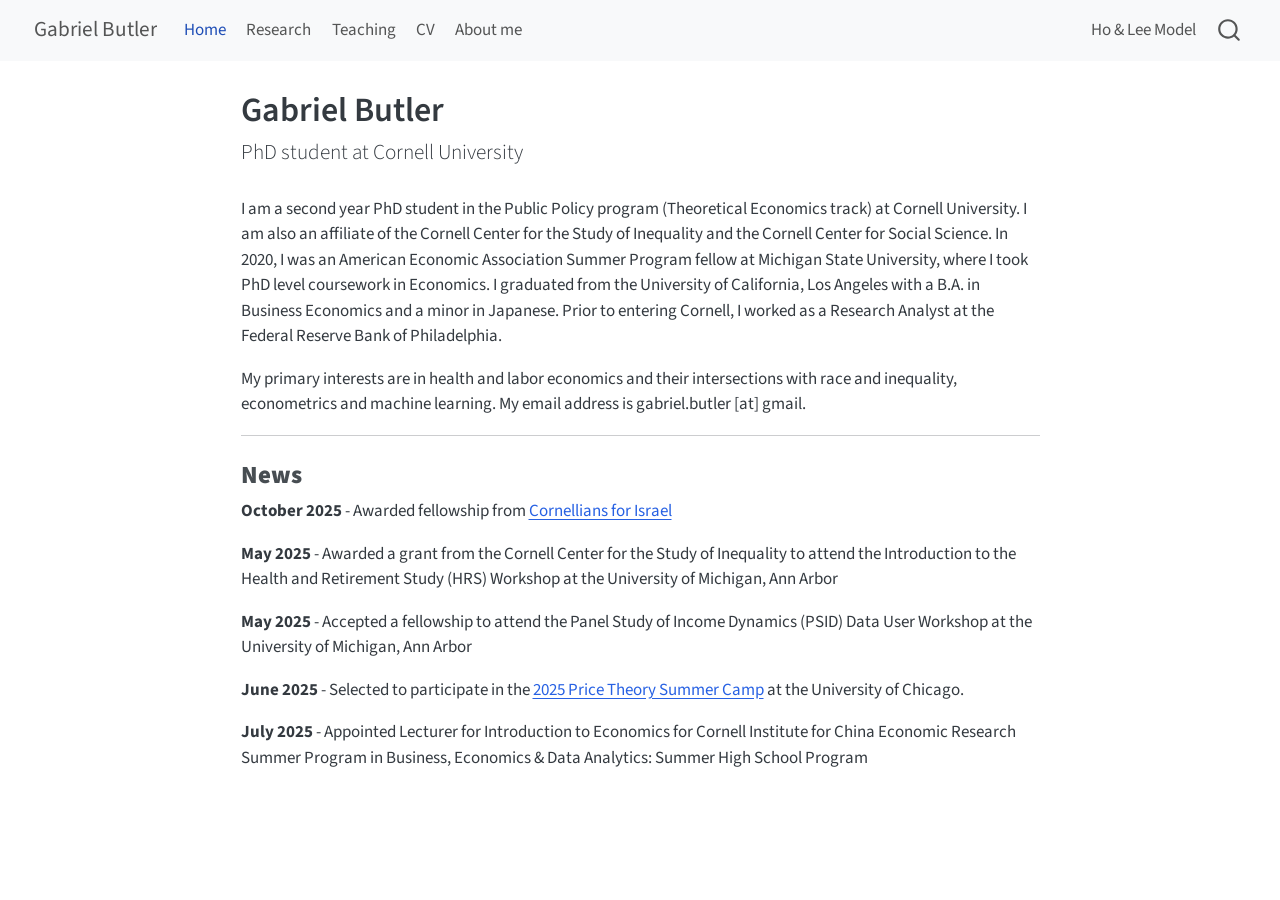
==== index.html @ d1d12dd5 "Built site for gh-pages" ====
<!DOCTYPE html>
<html xmlns="http://www.w3.org/1999/xhtml" lang="en" xml:lang="en"><head>

<meta charset="utf-8">
<meta name="generator" content="quarto-1.8.25">

<meta name="viewport" content="width=device-width, initial-scale=1.0, user-scalable=yes">


<title>Gabriel Butler</title>
<style>
code{white-space: pre-wrap;}
span.smallcaps{font-variant: small-caps;}
div.columns{display: flex; gap: min(4vw, 1.5em);}
div.column{flex: auto; overflow-x: auto;}
div.hanging-indent{margin-left: 1.5em; text-indent: -1.5em;}
ul.task-list{list-style: none;}
ul.task-list li input[type="checkbox"] {
  width: 0.8em;
  margin: 0 0.8em 0.2em -1em; /* quarto-specific, see https://github.com/quarto-dev/quarto-cli/issues/4556 */ 
  vertical-align: middle;
}
</style>


<script src="site_libs/quarto-nav/quarto-nav.js"></script>
<script src="site_libs/quarto-nav/headroom.min.js"></script>
<script src="site_libs/clipboard/clipboard.min.js"></script>
<script src="site_libs/quarto-search/autocomplete.umd.js"></script>
<script src="site_libs/quarto-search/fuse.min.js"></script>
<script src="site_libs/quarto-search/quarto-search.js"></script>
<meta name="quarto:offset" content="./">
<script src="site_libs/quarto-html/quarto.js" type="module"></script>
<script src="site_libs/quarto-html/tabsets/tabsets.js" type="module"></script>
<script src="site_libs/quarto-html/axe/axe-check.js" type="module"></script>
<script src="site_libs/quarto-html/popper.min.js"></script>
<script src="site_libs/quarto-html/tippy.umd.min.js"></script>
<script src="site_libs/quarto-html/anchor.min.js"></script>
<link href="site_libs/quarto-html/tippy.css" rel="stylesheet">
<link href="site_libs/quarto-html/quarto-syntax-highlighting-7b89279ff1a6dce999919e0e67d4d9ec.css" rel="stylesheet" id="quarto-text-highlighting-styles">
<script src="site_libs/bootstrap/bootstrap.min.js"></script>
<link href="site_libs/bootstrap/bootstrap-icons.css" rel="stylesheet">
<link href="site_libs/bootstrap/bootstrap-5b4ad623e5705c0698d39aec6f10cf02.min.css" rel="stylesheet" append-hash="true" id="quarto-bootstrap" data-mode="light">
<script id="quarto-search-options" type="application/json">{
  "location": "navbar",
  "copy-button": false,
  "collapse-after": 3,
  "panel-placement": "end",
  "type": "overlay",
  "limit": 50,
  "keyboard-shortcut": [
    "f",
    "/",
    "s"
  ],
  "show-item-context": false,
  "language": {
    "search-no-results-text": "No results",
    "search-matching-documents-text": "matching documents",
    "search-copy-link-title": "Copy link to search",
    "search-hide-matches-text": "Hide additional matches",
    "search-more-match-text": "more match in this document",
    "search-more-matches-text": "more matches in this document",
    "search-clear-button-title": "Clear",
    "search-text-placeholder": "",
    "search-detached-cancel-button-title": "Cancel",
    "search-submit-button-title": "Submit",
    "search-label": "Search"
  }
}</script>


<link rel="stylesheet" href="styles.css">
</head>

<body class="nav-fixed fullcontent quarto-light">

<div id="quarto-search-results"></div>
  <header id="quarto-header" class="headroom fixed-top">
    <nav class="navbar navbar-expand-lg " data-bs-theme="dark">
      <div class="navbar-container container-fluid">
      <div class="navbar-brand-container mx-auto">
    <a href="./index.html" class="navbar-brand navbar-brand-logo">
    </a>
    <a class="navbar-brand" href="./index.html">
    <span class="navbar-title">Gabriel Butler</span>
    </a>
  </div>
            <div id="quarto-search" class="" title="Search"></div>
          <button class="navbar-toggler" type="button" data-bs-toggle="collapse" data-bs-target="#navbarCollapse" aria-controls="navbarCollapse" role="menu" aria-expanded="false" aria-label="Toggle navigation" onclick="if (window.quartoToggleHeadroom) { window.quartoToggleHeadroom(); }">
  <span class="navbar-toggler-icon"></span>
</button>
          <div class="collapse navbar-collapse" id="navbarCollapse">
            <ul class="navbar-nav navbar-nav-scroll me-auto">
  <li class="nav-item">
    <a class="nav-link active" href="./index.html" aria-current="page"> 
<span class="menu-text">Home</span></a>
  </li>  
  <li class="nav-item">
    <a class="nav-link" href="./research.html"> 
<span class="menu-text">Research</span></a>
  </li>  
  <li class="nav-item">
    <a class="nav-link" href="./teaching.html"> 
<span class="menu-text">Teaching</span></a>
  </li>  
  <li class="nav-item">
    <a class="nav-link" href="./cv.html"> 
<span class="menu-text">CV</span></a>
  </li>  
  <li class="nav-item">
    <a class="nav-link" href="./about.html"> 
<span class="menu-text">About me</span></a>
  </li>  
</ul>
            <ul class="navbar-nav navbar-nav-scroll ms-auto">
  <li class="nav-item">
    <a class="nav-link" href="./ho_lee_structural.html"> 
<span class="menu-text">Ho &amp; Lee Model</span></a>
  </li>  
</ul>
          </div> <!-- /navcollapse -->
            <div class="quarto-navbar-tools">
</div>
      </div> <!-- /container-fluid -->
    </nav>
</header>
<!-- content -->
<div id="quarto-content" class="quarto-container page-columns page-rows-contents page-layout-article page-navbar">
<!-- sidebar -->
<!-- margin-sidebar -->
    
<!-- main -->
<main class="content" id="quarto-document-content">

<header id="title-block-header" class="quarto-title-block default">
<div class="quarto-title">
<h1 class="title">Gabriel Butler</h1>
<p class="subtitle lead">PhD student at Cornell University</p>
</div>



<div class="quarto-title-meta">

    
  
    
  </div>
  


</header>


<p>I am a second year PhD student in the Public Policy program (Theoretical Economics track) at Cornell University. I am also an affiliate of the Cornell Center for the Study of Inequality and the Cornell Center for Social Science. In 2020, I was an American Economic Association Summer Program fellow at Michigan State University, where I took PhD level coursework in Economics. I graduated from the University of California, Los Angeles with a B.A. in Business Economics and a minor in Japanese. Prior to entering Cornell, I worked as a Research Analyst at the Federal Reserve Bank of Philadelphia.</p>
<p>My primary interests are in health and labor economics and their intersections with race and inequality, econometrics and machine learning. My email address is gabriel.butler [at] gmail.</p>
<hr>
<section id="news" class="level3">
<h3 class="anchored" data-anchor-id="news"><strong>News</strong></h3>
<p><strong>October 2025</strong> - Awarded fellowship from <a href="https://www.instagram.com/cornellforisrael">Cornellians for Israel</a></p>
<p><strong>May 2025</strong> - Awarded a grant from the Cornell Center for the Study of Inequality to attend the Introduction to the Health and Retirement Study (HRS) Workshop at the University of Michigan, Ann Arbor</p>
<p><strong>May 2025</strong> - Accepted a fellowship to attend the Panel Study of Income Dynamics (PSID) Data User Workshop at the University of Michigan, Ann Arbor</p>
<p><strong>June 2025</strong> - Selected to participate in the <a href="https://bfi.uchicago.edu/events/event/2025-price-theory-summer-camp/" title="2025 Price Theory Summer Camp">2025 Price Theory Summer Camp</a> at the University of Chicago.</p>
<p><strong>July 2025</strong> - Appointed Lecturer for Introduction to Economics for Cornell Institute for China Economic Research Summer Program in Business, Economics &amp; Data Analytics: Summer High School Program</p>


</section>

</main> <!-- /main -->
<script id="quarto-html-after-body" type="application/javascript">
  window.document.addEventListener("DOMContentLoaded", function (event) {
    const icon = "";
    const anchorJS = new window.AnchorJS();
    anchorJS.options = {
      placement: 'right',
      icon: icon
    };
    anchorJS.add('.anchored');
    const isCodeAnnotation = (el) => {
      for (const clz of el.classList) {
        if (clz.startsWith('code-annotation-')) {                     
          return true;
        }
      }
      return false;
    }
    const onCopySuccess = function(e) {
      // button target
      const button = e.trigger;
      // don't keep focus
      button.blur();
      // flash "checked"
      button.classList.add('code-copy-button-checked');
      var currentTitle = button.getAttribute("title");
      button.setAttribute("title", "Copied!");
      let tooltip;
      if (window.bootstrap) {
        button.setAttribute("data-bs-toggle", "tooltip");
        button.setAttribute("data-bs-placement", "left");
        button.setAttribute("data-bs-title", "Copied!");
        tooltip = new bootstrap.Tooltip(button, 
          { trigger: "manual", 
            customClass: "code-copy-button-tooltip",
            offset: [0, -8]});
        tooltip.show();    
      }
      setTimeout(function() {
        if (tooltip) {
          tooltip.hide();
          button.removeAttribute("data-bs-title");
          button.removeAttribute("data-bs-toggle");
          button.removeAttribute("data-bs-placement");
        }
        button.setAttribute("title", currentTitle);
        button.classList.remove('code-copy-button-checked');
      }, 1000);
      // clear code selection
      e.clearSelection();
    }
    const getTextToCopy = function(trigger) {
      const outerScaffold = trigger.parentElement.cloneNode(true);
      const codeEl = outerScaffold.querySelector('code');
      for (const childEl of codeEl.children) {
        if (isCodeAnnotation(childEl)) {
          childEl.remove();
        }
      }
      return codeEl.innerText;
    }
    const clipboard = new window.ClipboardJS('.code-copy-button:not([data-in-quarto-modal])', {
      text: getTextToCopy
    });
    clipboard.on('success', onCopySuccess);
    if (window.document.getElementById('quarto-embedded-source-code-modal')) {
      const clipboardModal = new window.ClipboardJS('.code-copy-button[data-in-quarto-modal]', {
        text: getTextToCopy,
        container: window.document.getElementById('quarto-embedded-source-code-modal')
      });
      clipboardModal.on('success', onCopySuccess);
    }
      var localhostRegex = new RegExp(/^(?:http|https):\/\/localhost\:?[0-9]*\//);
      var mailtoRegex = new RegExp(/^mailto:/);
        var filterRegex = new RegExp("https:\/\/ghbutler\.github\.io\/website\/");
      var isInternal = (href) => {
          return filterRegex.test(href) || localhostRegex.test(href) || mailtoRegex.test(href);
      }
      // Inspect non-navigation links and adorn them if external
     var links = window.document.querySelectorAll('a[href]:not(.nav-link):not(.navbar-brand):not(.toc-action):not(.sidebar-link):not(.sidebar-item-toggle):not(.pagination-link):not(.no-external):not([aria-hidden]):not(.dropdown-item):not(.quarto-navigation-tool):not(.about-link)');
      for (var i=0; i<links.length; i++) {
        const link = links[i];
        if (!isInternal(link.href)) {
          // undo the damage that might have been done by quarto-nav.js in the case of
          // links that we want to consider external
          if (link.dataset.originalHref !== undefined) {
            link.href = link.dataset.originalHref;
          }
        }
      }
    function tippyHover(el, contentFn, onTriggerFn, onUntriggerFn) {
      const config = {
        allowHTML: true,
        maxWidth: 500,
        delay: 100,
        arrow: false,
        appendTo: function(el) {
            return el.parentElement;
        },
        interactive: true,
        interactiveBorder: 10,
        theme: 'quarto',
        placement: 'bottom-start',
      };
      if (contentFn) {
        config.content = contentFn;
      }
      if (onTriggerFn) {
        config.onTrigger = onTriggerFn;
      }
      if (onUntriggerFn) {
        config.onUntrigger = onUntriggerFn;
      }
      window.tippy(el, config); 
    }
    const noterefs = window.document.querySelectorAll('a[role="doc-noteref"]');
    for (var i=0; i<noterefs.length; i++) {
      const ref = noterefs[i];
      tippyHover(ref, function() {
        // use id or data attribute instead here
        let href = ref.getAttribute('data-footnote-href') || ref.getAttribute('href');
        try { href = new URL(href).hash; } catch {}
        const id = href.replace(/^#\/?/, "");
        const note = window.document.getElementById(id);
        if (note) {
          return note.innerHTML;
        } else {
          return "";
        }
      });
    }
    const xrefs = window.document.querySelectorAll('a.quarto-xref');
    const processXRef = (id, note) => {
      // Strip column container classes
      const stripColumnClz = (el) => {
        el.classList.remove("page-full", "page-columns");
        if (el.children) {
          for (const child of el.children) {
            stripColumnClz(child);
          }
        }
      }
      stripColumnClz(note)
      if (id === null || id.startsWith('sec-')) {
        // Special case sections, only their first couple elements
        const container = document.createElement("div");
        if (note.children && note.children.length > 2) {
          container.appendChild(note.children[0].cloneNode(true));
          for (let i = 1; i < note.children.length; i++) {
            const child = note.children[i];
            if (child.tagName === "P" && child.innerText === "") {
              continue;
            } else {
              container.appendChild(child.cloneNode(true));
              break;
            }
          }
          if (window.Quarto?.typesetMath) {
            window.Quarto.typesetMath(container);
          }
          return container.innerHTML
        } else {
          if (window.Quarto?.typesetMath) {
            window.Quarto.typesetMath(note);
          }
          return note.innerHTML;
        }
      } else {
        // Remove any anchor links if they are present
        const anchorLink = note.querySelector('a.anchorjs-link');
        if (anchorLink) {
          anchorLink.remove();
        }
        if (window.Quarto?.typesetMath) {
          window.Quarto.typesetMath(note);
        }
        if (note.classList.contains("callout")) {
          return note.outerHTML;
        } else {
          return note.innerHTML;
        }
      }
    }
    for (var i=0; i<xrefs.length; i++) {
      const xref = xrefs[i];
      tippyHover(xref, undefined, function(instance) {
        instance.disable();
        let url = xref.getAttribute('href');
        let hash = undefined; 
        if (url.startsWith('#')) {
          hash = url;
        } else {
          try { hash = new URL(url).hash; } catch {}
        }
        if (hash) {
          const id = hash.replace(/^#\/?/, "");
          const note = window.document.getElementById(id);
          if (note !== null) {
            try {
              const html = processXRef(id, note.cloneNode(true));
              instance.setContent(html);
            } finally {
              instance.enable();
              instance.show();
            }
          } else {
            // See if we can fetch this
            fetch(url.split('#')[0])
            .then(res => res.text())
            .then(html => {
              const parser = new DOMParser();
              const htmlDoc = parser.parseFromString(html, "text/html");
              const note = htmlDoc.getElementById(id);
              if (note !== null) {
                const html = processXRef(id, note);
                instance.setContent(html);
              } 
            }).finally(() => {
              instance.enable();
              instance.show();
            });
          }
        } else {
          // See if we can fetch a full url (with no hash to target)
          // This is a special case and we should probably do some content thinning / targeting
          fetch(url)
          .then(res => res.text())
          .then(html => {
            const parser = new DOMParser();
            const htmlDoc = parser.parseFromString(html, "text/html");
            const note = htmlDoc.querySelector('main.content');
            if (note !== null) {
              // This should only happen for chapter cross references
              // (since there is no id in the URL)
              // remove the first header
              if (note.children.length > 0 && note.children[0].tagName === "HEADER") {
                note.children[0].remove();
              }
              const html = processXRef(null, note);
              instance.setContent(html);
            } 
          }).finally(() => {
            instance.enable();
            instance.show();
          });
        }
      }, function(instance) {
      });
    }
        let selectedAnnoteEl;
        const selectorForAnnotation = ( cell, annotation) => {
          let cellAttr = 'data-code-cell="' + cell + '"';
          let lineAttr = 'data-code-annotation="' +  annotation + '"';
          const selector = 'span[' + cellAttr + '][' + lineAttr + ']';
          return selector;
        }
        const selectCodeLines = (annoteEl) => {
          const doc = window.document;
          const targetCell = annoteEl.getAttribute("data-target-cell");
          const targetAnnotation = annoteEl.getAttribute("data-target-annotation");
          const annoteSpan = window.document.querySelector(selectorForAnnotation(targetCell, targetAnnotation));
          const lines = annoteSpan.getAttribute("data-code-lines").split(",");
          const lineIds = lines.map((line) => {
            return targetCell + "-" + line;
          })
          let top = null;
          let height = null;
          let parent = null;
          if (lineIds.length > 0) {
              //compute the position of the single el (top and bottom and make a div)
              const el = window.document.getElementById(lineIds[0]);
              top = el.offsetTop;
              height = el.offsetHeight;
              parent = el.parentElement.parentElement;
            if (lineIds.length > 1) {
              const lastEl = window.document.getElementById(lineIds[lineIds.length - 1]);
              const bottom = lastEl.offsetTop + lastEl.offsetHeight;
              height = bottom - top;
            }
            if (top !== null && height !== null && parent !== null) {
              // cook up a div (if necessary) and position it 
              let div = window.document.getElementById("code-annotation-line-highlight");
              if (div === null) {
                div = window.document.createElement("div");
                div.setAttribute("id", "code-annotation-line-highlight");
                div.style.position = 'absolute';
                parent.appendChild(div);
              }
              div.style.top = top - 2 + "px";
              div.style.height = height + 4 + "px";
              div.style.left = 0;
              let gutterDiv = window.document.getElementById("code-annotation-line-highlight-gutter");
              if (gutterDiv === null) {
                gutterDiv = window.document.createElement("div");
                gutterDiv.setAttribute("id", "code-annotation-line-highlight-gutter");
                gutterDiv.style.position = 'absolute';
                const codeCell = window.document.getElementById(targetCell);
                const gutter = codeCell.querySelector('.code-annotation-gutter');
                gutter.appendChild(gutterDiv);
              }
              gutterDiv.style.top = top - 2 + "px";
              gutterDiv.style.height = height + 4 + "px";
            }
            selectedAnnoteEl = annoteEl;
          }
        };
        const unselectCodeLines = () => {
          const elementsIds = ["code-annotation-line-highlight", "code-annotation-line-highlight-gutter"];
          elementsIds.forEach((elId) => {
            const div = window.document.getElementById(elId);
            if (div) {
              div.remove();
            }
          });
          selectedAnnoteEl = undefined;
        };
          // Handle positioning of the toggle
      window.addEventListener(
        "resize",
        throttle(() => {
          elRect = undefined;
          if (selectedAnnoteEl) {
            selectCodeLines(selectedAnnoteEl);
          }
        }, 10)
      );
      function throttle(fn, ms) {
      let throttle = false;
      let timer;
        return (...args) => {
          if(!throttle) { // first call gets through
              fn.apply(this, args);
              throttle = true;
          } else { // all the others get throttled
              if(timer) clearTimeout(timer); // cancel #2
              timer = setTimeout(() => {
                fn.apply(this, args);
                timer = throttle = false;
              }, ms);
          }
        };
      }
        // Attach click handler to the DT
        const annoteDls = window.document.querySelectorAll('dt[data-target-cell]');
        for (const annoteDlNode of annoteDls) {
          annoteDlNode.addEventListener('click', (event) => {
            const clickedEl = event.target;
            if (clickedEl !== selectedAnnoteEl) {
              unselectCodeLines();
              const activeEl = window.document.querySelector('dt[data-target-cell].code-annotation-active');
              if (activeEl) {
                activeEl.classList.remove('code-annotation-active');
              }
              selectCodeLines(clickedEl);
              clickedEl.classList.add('code-annotation-active');
            } else {
              // Unselect the line
              unselectCodeLines();
              clickedEl.classList.remove('code-annotation-active');
            }
          });
        }
    const findCites = (el) => {
      const parentEl = el.parentElement;
      if (parentEl) {
        const cites = parentEl.dataset.cites;
        if (cites) {
          return {
            el,
            cites: cites.split(' ')
          };
        } else {
          return findCites(el.parentElement)
        }
      } else {
        return undefined;
      }
    };
    var bibliorefs = window.document.querySelectorAll('a[role="doc-biblioref"]');
    for (var i=0; i<bibliorefs.length; i++) {
      const ref = bibliorefs[i];
      const citeInfo = findCites(ref);
      if (citeInfo) {
        tippyHover(citeInfo.el, function() {
          var popup = window.document.createElement('div');
          citeInfo.cites.forEach(function(cite) {
            var citeDiv = window.document.createElement('div');
            citeDiv.classList.add('hanging-indent');
            citeDiv.classList.add('csl-entry');
            var biblioDiv = window.document.getElementById('ref-' + cite);
            if (biblioDiv) {
              citeDiv.innerHTML = biblioDiv.innerHTML;
            }
            popup.appendChild(citeDiv);
          });
          return popup.innerHTML;
        });
      }
    }
  });
  </script>
</div> <!-- /content -->




</body></html>
---- site_libs/quarto-html/tippy.css ----
.tippy-box[data-animation=fade][data-state=hidden]{opacity:0}[data-tippy-root]{max-width:calc(100vw - 10px)}.tippy-box{position:relative;background-color:#333;color:#fff;border-radius:4px;font-size:14px;line-height:1.4;white-space:normal;outline:0;transition-property:transform,visibility,opacity}.tippy-box[data-placement^=top]>.tippy-arrow{bottom:0}.tippy-box[data-placement^=top]>.tippy-arrow:before{bottom:-7px;left:0;border-width:8px 8px 0;border-top-color:initial;transform-origin:center top}.tippy-box[data-placement^=bottom]>.tippy-arrow{top:0}.tippy-box[data-placement^=bottom]>.tippy-arrow:before{top:-7px;left:0;border-width:0 8px 8px;border-bottom-color:initial;transform-origin:center bottom}.tippy-box[data-placement^=left]>.tippy-arrow{right:0}.tippy-box[data-placement^=left]>.tippy-arrow:before{border-width:8px 0 8px 8px;border-left-color:initial;right:-7px;transform-origin:center left}.tippy-box[data-placement^=right]>.tippy-arrow{left:0}.tippy-box[data-placement^=right]>.tippy-arrow:before{left:-7px;border-width:8px 8px 8px 0;border-right-color:initial;transform-origin:center right}.tippy-box[data-inertia][data-state=visible]{transition-timing-function:cubic-bezier(.54,1.5,.38,1.11)}.tippy-arrow{width:16px;height:16px;color:#333}.tippy-arrow:before{content:"";position:absolute;border-color:transparent;border-style:solid}.tippy-content{position:relative;padding:5px 9px;z-index:1}
---- site_libs/quarto-html/quarto-syntax-highlighting-7b89279ff1a6dce999919e0e67d4d9ec.css ----
/* quarto syntax highlight colors */
:root {
  --quarto-hl-ot-color: #003B4F;
  --quarto-hl-at-color: #657422;
  --quarto-hl-ss-color: #20794D;
  --quarto-hl-an-color: #5E5E5E;
  --quarto-hl-fu-color: #4758AB;
  --quarto-hl-st-color: #20794D;
  --quarto-hl-cf-color: #003B4F;
  --quarto-hl-op-color: #5E5E5E;
  --quarto-hl-er-color: #AD0000;
  --quarto-hl-bn-color: #AD0000;
  --quarto-hl-al-color: #AD0000;
  --quarto-hl-va-color: #111111;
  --quarto-hl-bu-color: inherit;
  --quarto-hl-ex-color: inherit;
  --quarto-hl-pp-color: #AD0000;
  --quarto-hl-in-color: #5E5E5E;
  --quarto-hl-vs-color: #20794D;
  --quarto-hl-wa-color: #5E5E5E;
  --quarto-hl-do-color: #5E5E5E;
  --quarto-hl-im-color: #00769E;
  --quarto-hl-ch-color: #20794D;
  --quarto-hl-dt-color: #AD0000;
  --quarto-hl-fl-color: #AD0000;
  --quarto-hl-co-color: #5E5E5E;
  --quarto-hl-cv-color: #5E5E5E;
  --quarto-hl-cn-color: #8f5902;
  --quarto-hl-sc-color: #5E5E5E;
  --quarto-hl-dv-color: #AD0000;
  --quarto-hl-kw-color: #003B4F;
}

/* other quarto variables */
:root {
  --quarto-font-monospace: SFMono-Regular, Menlo, Monaco, Consolas, "Liberation Mono", "Courier New", monospace;
}

/* syntax highlight based on Pandoc's rules */
pre > code.sourceCode > span {
  color: #003B4F;
}

code.sourceCode > span {
  color: #003B4F;
}

div.sourceCode,
div.sourceCode pre.sourceCode {
  color: #003B4F;
}

/* Normal */
code span {
  color: #003B4F;
}

/* Alert */
code span.al {
  color: #AD0000;
  font-style: inherit;
}

/* Annotation */
code span.an {
  color: #5E5E5E;
  font-style: inherit;
}

/* Attribute */
code span.at {
  color: #657422;
  font-style: inherit;
}

/* BaseN */
code span.bn {
  color: #AD0000;
  font-style: inherit;
}

/* BuiltIn */
code span.bu {
  font-style: inherit;
}

/* ControlFlow */
code span.cf {
  color: #003B4F;
  font-weight: bold;
  font-style: inherit;
}

/* Char */
code span.ch {
  color: #20794D;
  font-style: inherit;
}

/* Constant */
code span.cn {
  color: #8f5902;
  font-style: inherit;
}

/* Comment */
code span.co {
  color: #5E5E5E;
  font-style: inherit;
}

/* CommentVar */
code span.cv {
  color: #5E5E5E;
  font-style: italic;
}

/* Documentation */
code span.do {
  color: #5E5E5E;
  font-style: italic;
}

/* DataType */
code span.dt {
  color: #AD0000;
  font-style: inherit;
}

/* DecVal */
code span.dv {
  color: #AD0000;
  font-style: inherit;
}

/* Error */
code span.er {
  color: #AD0000;
  font-style: inherit;
}

/* Extension */
code span.ex {
  font-style: inherit;
}

/* Float */
code span.fl {
  color: #AD0000;
  font-style: inherit;
}

/* Function */
code span.fu {
  color: #4758AB;
  font-style: inherit;
}

/* Import */
code span.im {
  color: #00769E;
  font-style: inherit;
}

/* Information */
code span.in {
  color: #5E5E5E;
  font-style: inherit;
}

/* Keyword */
code span.kw {
  color: #003B4F;
  font-weight: bold;
  font-style: inherit;
}

/* Operator */
code span.op {
  color: #5E5E5E;
  font-style: inherit;
}

/* Other */
code span.ot {
  color: #003B4F;
  font-style: inherit;
}

/* Preprocessor */
code span.pp {
  color: #AD0000;
  font-style: inherit;
}

/* SpecialChar */
code span.sc {
  color: #5E5E5E;
  font-style: inherit;
}

/* SpecialString */
code span.ss {
  color: #20794D;
  font-style: inherit;
}

/* String */
code span.st {
  color: #20794D;
  font-style: inherit;
}

/* Variable */
code span.va {
  color: #111111;
  font-style: inherit;
}

/* VerbatimString */
code span.vs {
  color: #20794D;
  font-style: inherit;
}

/* Warning */
code span.wa {
  color: #5E5E5E;
  font-style: italic;
}

.prevent-inlining {
  content: "</";
}

/*# sourceMappingURL=3944bc705cfaf4c80e56f77c5205168a.css.map */
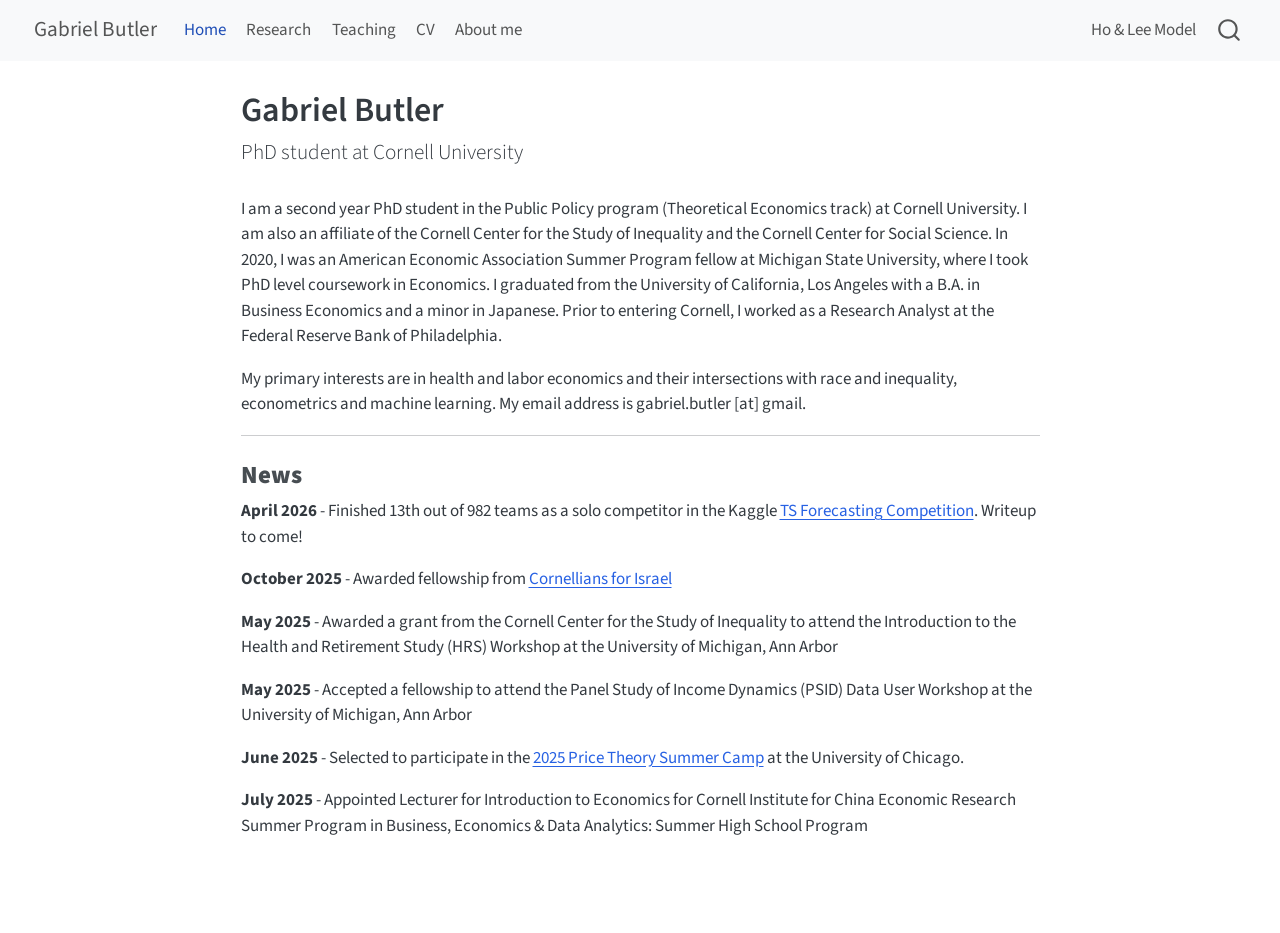
==== commit 8fc91b44: "Built site for gh-pages" ====
--- a/index.html
+++ b/index.html
@@ -158,6 +158,7 @@
 <hr>
 <section id="news" class="level3">
 <h3 class="anchored" data-anchor-id="news"><strong>News</strong></h3>
+<p><strong>April 2026</strong> - Finished 13th out of 982 teams as a solo competitor in the Kaggle <a href="https://www.kaggle.com/competitions/ts-forecasting">TS Forecasting Competition</a>. Writeup to come!</p>
 <p><strong>October 2025</strong> - Awarded fellowship from <a href="https://www.instagram.com/cornellforisrael">Cornellians for Israel</a></p>
 <p><strong>May 2025</strong> - Awarded a grant from the Cornell Center for the Study of Inequality to attend the Introduction to the Health and Retirement Study (HRS) Workshop at the University of Michigan, Ann Arbor</p>
 <p><strong>May 2025</strong> - Accepted a fellowship to attend the Panel Study of Income Dynamics (PSID) Data User Workshop at the University of Michigan, Ann Arbor</p>
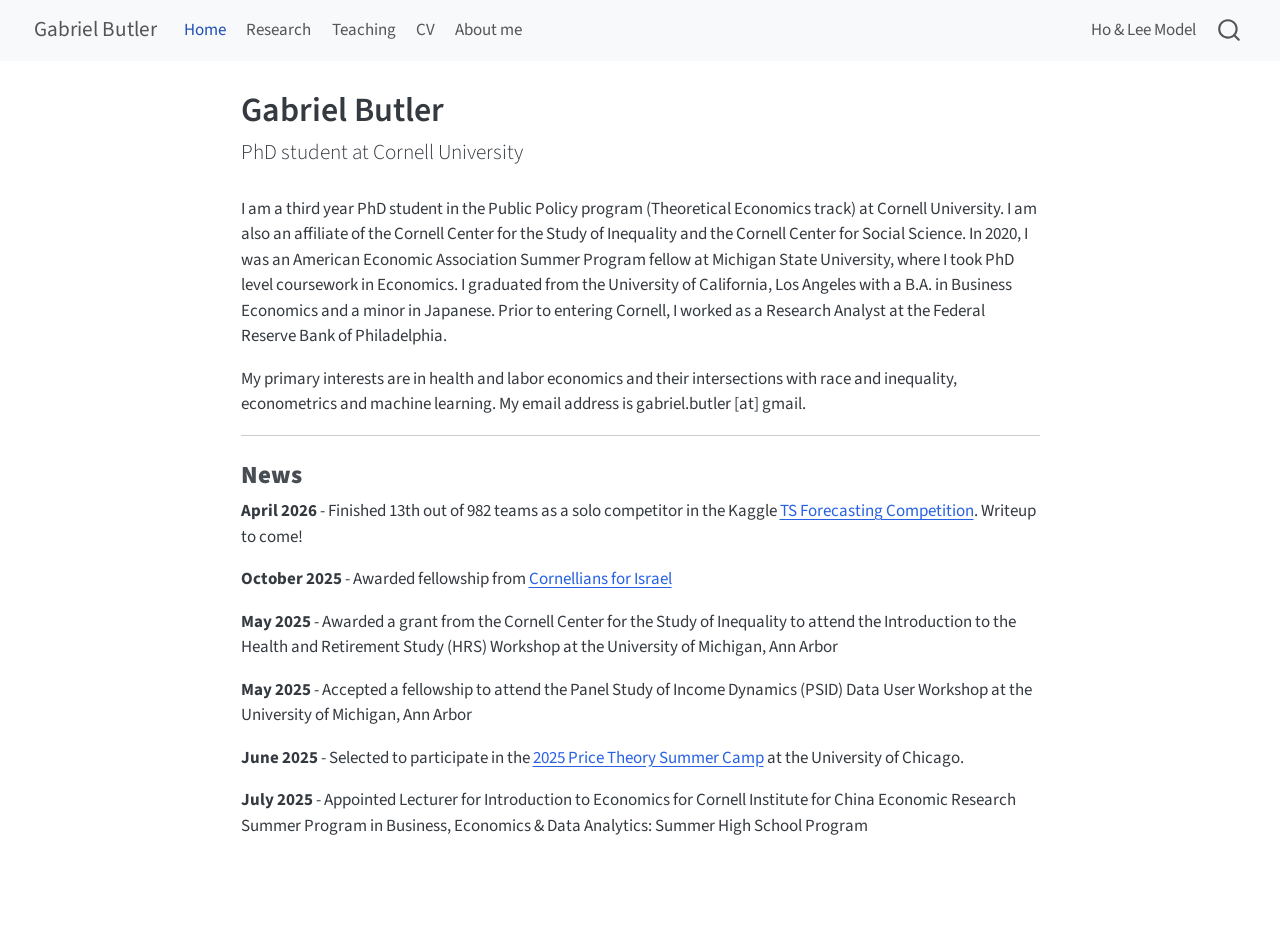
==== commit aa93e445: "Built site for gh-pages" ====
--- a/index.html
+++ b/index.html
@@ -153,7 +153,7 @@
 </header>
 
 
-<p>I am a second year PhD student in the Public Policy program (Theoretical Economics track) at Cornell University. I am also an affiliate of the Cornell Center for the Study of Inequality and the Cornell Center for Social Science. In 2020, I was an American Economic Association Summer Program fellow at Michigan State University, where I took PhD level coursework in Economics. I graduated from the University of California, Los Angeles with a B.A. in Business Economics and a minor in Japanese. Prior to entering Cornell, I worked as a Research Analyst at the Federal Reserve Bank of Philadelphia.</p>
+<p>I am a third year PhD student in the Public Policy program (Theoretical Economics track) at Cornell University. I am also an affiliate of the Cornell Center for the Study of Inequality and the Cornell Center for Social Science. In 2020, I was an American Economic Association Summer Program fellow at Michigan State University, where I took PhD level coursework in Economics. I graduated from the University of California, Los Angeles with a B.A. in Business Economics and a minor in Japanese. Prior to entering Cornell, I worked as a Research Analyst at the Federal Reserve Bank of Philadelphia.</p>
 <p>My primary interests are in health and labor economics and their intersections with race and inequality, econometrics and machine learning. My email address is gabriel.butler [at] gmail.</p>
 <hr>
 <section id="news" class="level3">
--- a/styles.css
+++ b/styles.css
@@ -0,0 +1,153 @@
+/* css styles */
+
+/* ===================================================================
+   Project page styles (prefix: tp-). Scoped so they touch nothing else.
+   Colors come from the active Bootstrap theme, so if the Quarto theme
+   in _quarto.yml changes, this page follows it.
+   =================================================================== */
+
+.tp-hero {
+  text-align: center;
+  padding-bottom: 1.5rem;
+  margin-bottom: 2rem;
+  border-bottom: 1px solid var(--bs-border-color);
+}
+
+.tp-venue {
+  font-size: .8rem;
+  letter-spacing: .05em;
+  text-transform: uppercase;
+  color: var(--bs-secondary-color);
+  margin-bottom: 1.25rem;
+}
+
+.tp-authors {
+  display: flex;
+  flex-wrap: wrap;
+  justify-content: center;
+  gap: .5rem 1.75rem;
+  margin: 0 0 1.5rem;
+  padding: 0;
+  list-style: none;
+}
+.tp-authors li { text-align: center; }
+.tp-authors .n { display: block; font-weight: 600; font-size: .95rem; line-height: 1.3; }
+.tp-authors .n.me { color: var(--bs-primary); }
+.tp-authors .a {
+  display: block;
+  font-size: .75rem;
+  line-height: 1.35;
+  color: var(--bs-secondary-color);
+}
+
+.tp-takeaway {
+  max-width: 34em;
+  margin: 0 auto 1.5rem;
+  font-size: 1.1rem;
+  line-height: 1.55;
+  color: var(--bs-secondary-color);
+}
+
+.tp-buttons { display: flex; flex-wrap: wrap; justify-content: center; gap: .5rem; }
+
+/* Key findings ---------------------------------------------------- */
+
+.tp-findings { list-style: none; margin: 0; padding: 0; }
+.tp-findings > li {
+  display: grid;
+  grid-template-columns: 1.75rem 1fr;
+  gap: 0 .85rem;
+  margin-bottom: 1.4rem;
+}
+.tp-findings .k {
+  font-size: .8rem;
+  font-weight: 600;
+  color: #fff;
+  background: var(--bs-primary);
+  border-radius: 4px;
+  height: 1.6rem;
+  display: flex;
+  align-items: center;
+  justify-content: center;
+}
+.tp-findings .c { font-weight: 600; color: var(--bs-primary); }
+
+/* Flow diagram ---------------------------------------------------- */
+
+.tp-flow { display: flex; flex-wrap: wrap; align-items: stretch; gap: .5rem; }
+.tp-flow .step {
+  flex: 1 1 150px;
+  min-width: 0;
+  border: 1px solid var(--bs-border-color);
+  border-radius: .375rem;
+  background: var(--bs-tertiary-bg);
+  padding: .7rem .8rem;
+}
+.tp-flow .branch { display: flex; flex-direction: column; gap: .5rem; flex: 1.15 1 160px; min-width: 0; }
+.tp-flow .branch .step { flex: 1 1 auto; }
+.tp-flow .yes { border-left: 3px solid var(--bs-primary); }
+.tp-flow .no  { border-left: 3px solid var(--bs-secondary); }
+.tp-flow .k {
+  display: block;
+  font-size: .68rem;
+  letter-spacing: .06em;
+  text-transform: uppercase;
+  color: var(--bs-secondary-color);
+  margin-bottom: .15rem;
+}
+.tp-flow .t { display: block; font-weight: 600; font-size: .9rem; line-height: 1.3; }
+.tp-flow .d { display: block; font-size: .8rem; line-height: 1.4; color: var(--bs-secondary-color); }
+.tp-flow .arrow { align-self: center; flex: none; color: var(--bs-secondary-color); }
+
+@media (max-width: 700px) {
+  .tp-flow { flex-direction: column; }
+  .tp-flow .step, .tp-flow .branch { flex: 0 0 auto; }
+  .tp-flow .arrow { transform: rotate(90deg); align-self: flex-start; margin-left: 1.2rem; }
+}
+
+/* Charts ---------------------------------------------------------- */
+
+.tp-chart { overflow-x: auto; -webkit-overflow-scrolling: touch; }
+.tp-chart > svg { display: block; min-width: 520px; width: 100%; height: auto; }
+
+.tp-chart .ax   { stroke: var(--bs-border-color); stroke-width: 1; }
+.tp-chart .ref  { stroke: var(--bs-secondary-color); stroke-width: 1; stroke-dasharray: 3 3; }
+.tp-chart .tick { fill: var(--bs-secondary-color); font-size: 12px; }
+.tp-chart .lbl  { fill: var(--bs-body-color); font-size: 13px; }
+.tp-chart .lbl.sub { fill: var(--bs-secondary-color); font-size: 11.5px; }
+.tp-chart .val  { fill: var(--bs-secondary-color); font-size: 11.5px; }
+.tp-chart .axttl{ fill: var(--bs-secondary-color); font-size: 12px; }
+.tp-chart .ci   { stroke: var(--bs-primary); stroke-width: 1.5; }
+.tp-chart .pt   { fill: var(--bs-primary); }
+.tp-chart .bar  { fill: var(--bs-primary); }
+.tp-chart .ci.alt { stroke: #343a40; }
+.tp-chart .pt.alt { fill: #343a40; }
+.tp-chart .bar.alt{ fill: #343a40; }
+.tp-chart .ci.nil { stroke: #9aa0a6; }
+.tp-chart .pt.nil { fill: #9aa0a6; }
+
+.tp-cap {
+  font-size: .82rem;
+  line-height: 1.5;
+  color: var(--bs-secondary-color);
+  margin-top: .6rem;
+  max-width: 42em;
+}
+.tp-cap b { color: var(--bs-body-color); }
+
+.tp-fig { margin: 1.75rem 0; }
+
+/* Citation -------------------------------------------------------- */
+
+.tp-cite { position: relative; }
+.tp-cite pre {
+  background: var(--bs-tertiary-bg);
+  border: 1px solid var(--bs-border-color);
+  border-radius: .375rem;
+  padding: .9rem 1rem;
+  font-size: .8rem;
+  line-height: 1.55;
+  overflow-x: auto;
+  margin: 0;
+}
+.tp-copy { position: absolute; top: .5rem; right: .5rem; }
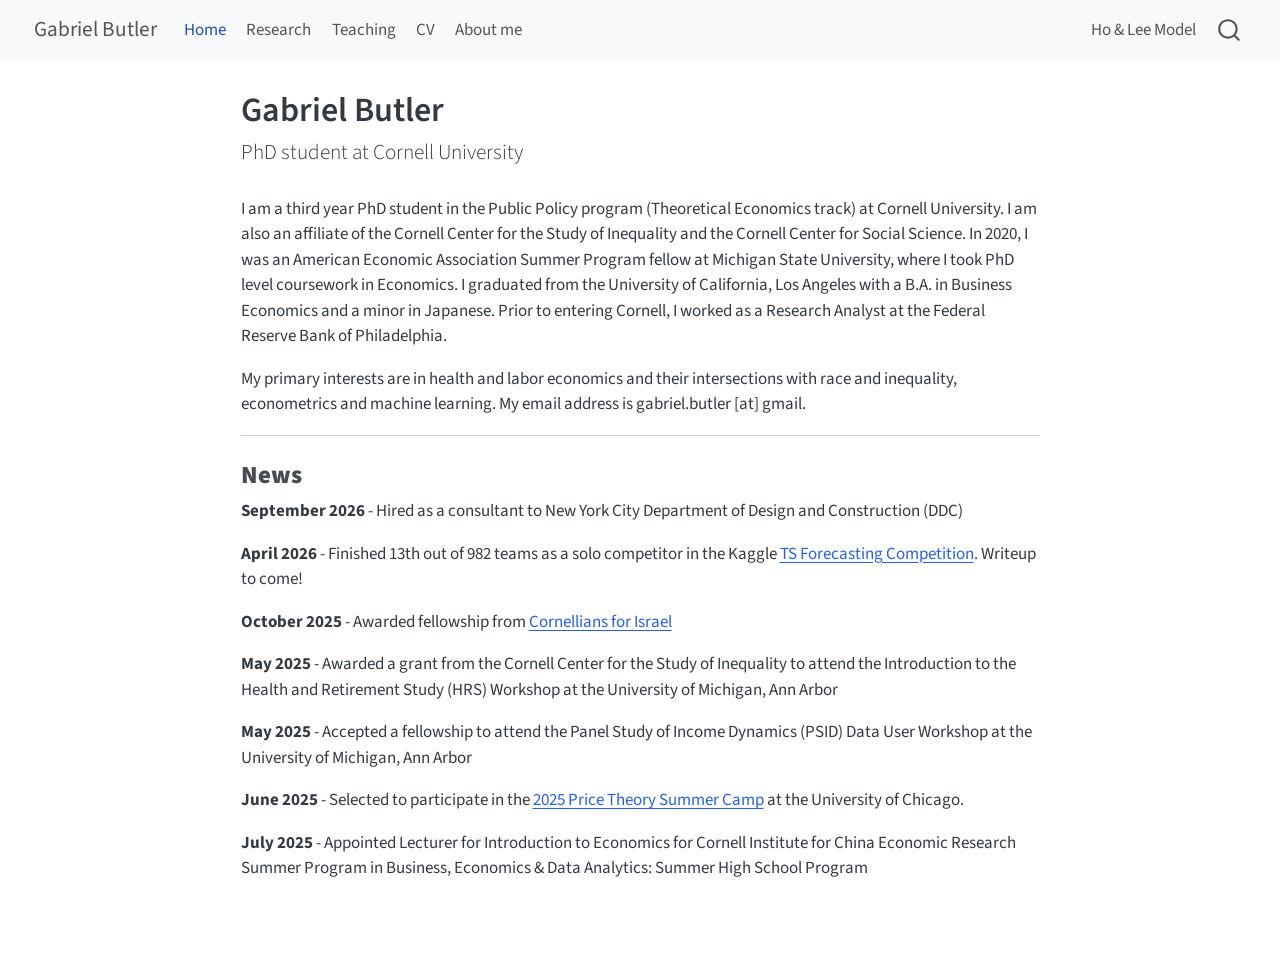
==== commit b2d6cfe6: "Built site for gh-pages" ====
--- a/index.html
+++ b/index.html
@@ -158,6 +158,7 @@
 <hr>
 <section id="news" class="level3">
 <h3 class="anchored" data-anchor-id="news"><strong>News</strong></h3>
+<p><strong>September 2026</strong> - Hired as a consultant to New York City Department of Design and Construction (DDC)</p>
 <p><strong>April 2026</strong> - Finished 13th out of 982 teams as a solo competitor in the Kaggle <a href="https://www.kaggle.com/competitions/ts-forecasting">TS Forecasting Competition</a>. Writeup to come!</p>
 <p><strong>October 2025</strong> - Awarded fellowship from <a href="https://www.instagram.com/cornellforisrael">Cornellians for Israel</a></p>
 <p><strong>May 2025</strong> - Awarded a grant from the Cornell Center for the Study of Inequality to attend the Introduction to the Health and Retirement Study (HRS) Workshop at the University of Michigan, Ann Arbor</p>
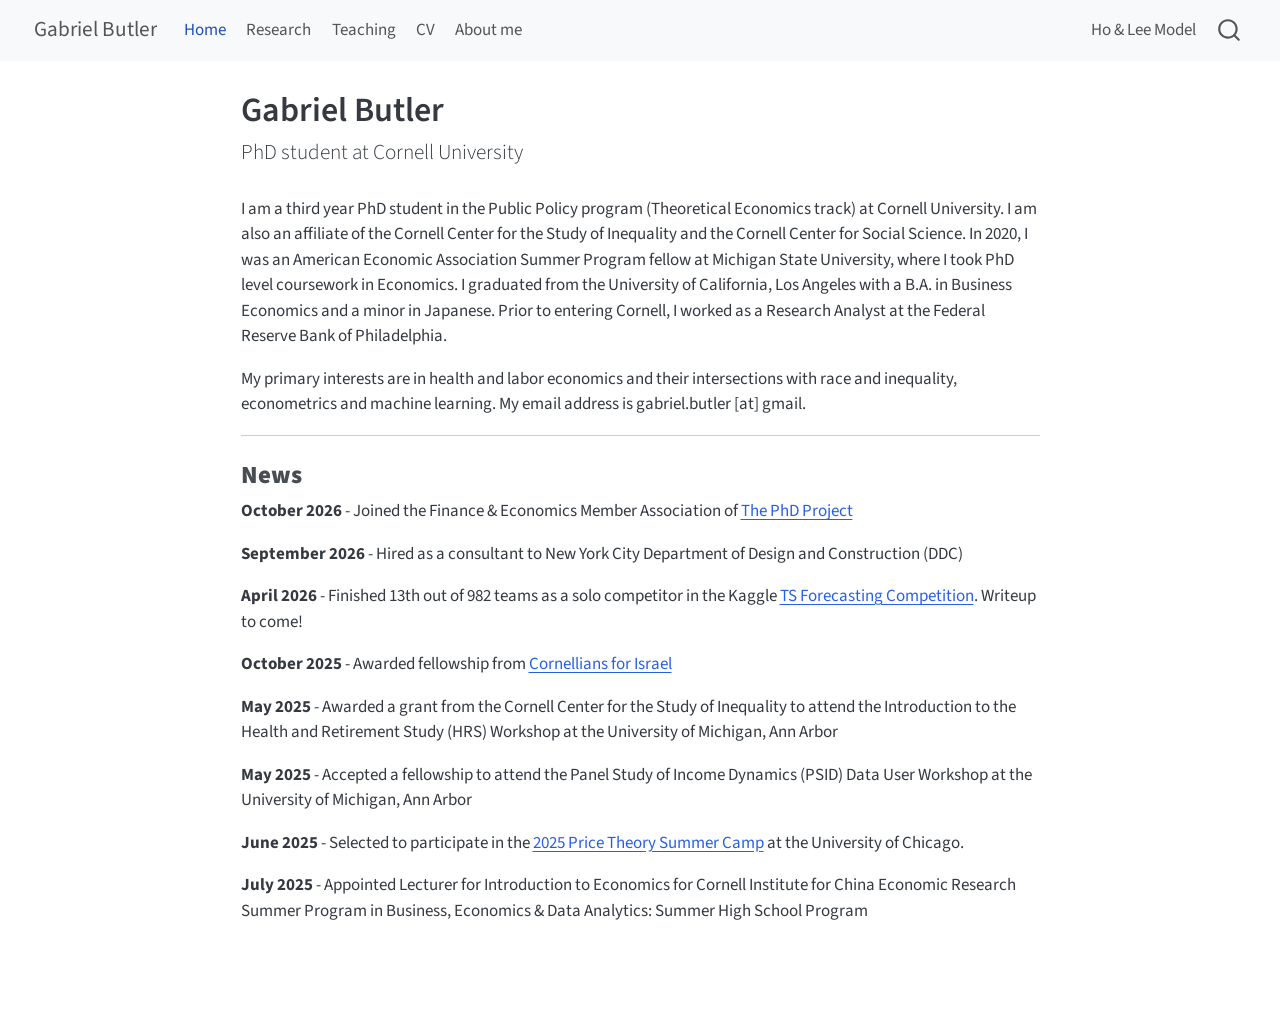
==== commit cc38aa62: "Built site for gh-pages" ====
--- a/index.html
+++ b/index.html
@@ -158,6 +158,7 @@
 <hr>
 <section id="news" class="level3">
 <h3 class="anchored" data-anchor-id="news"><strong>News</strong></h3>
+<p><strong>October 2026</strong> - Joined the Finance &amp; Economics Member Association of <a href="https://phdproject.org/">The PhD Project</a></p>
 <p><strong>September 2026</strong> - Hired as a consultant to New York City Department of Design and Construction (DDC)</p>
 <p><strong>April 2026</strong> - Finished 13th out of 982 teams as a solo competitor in the Kaggle <a href="https://www.kaggle.com/competitions/ts-forecasting">TS Forecasting Competition</a>. Writeup to come!</p>
 <p><strong>October 2025</strong> - Awarded fellowship from <a href="https://www.instagram.com/cornellforisrael">Cornellians for Israel</a></p>
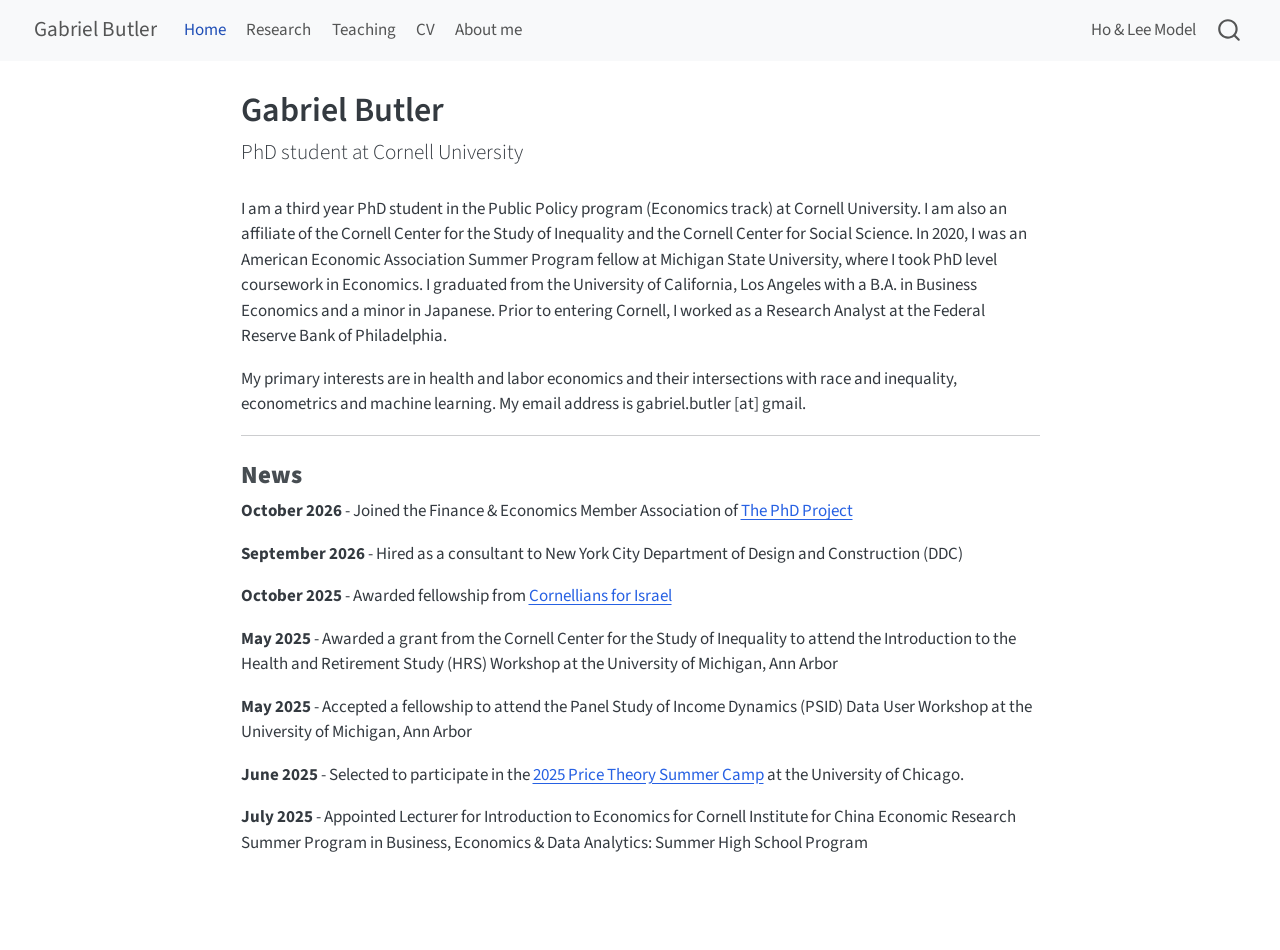
==== commit b631ad22: "Update home news, program track, CV page, and paper link" ====
--- a/index.html
+++ b/index.html
@@ -153,14 +153,13 @@
 </header>
 
 
-<p>I am a third year PhD student in the Public Policy program (Theoretical Economics track) at Cornell University. I am also an affiliate of the Cornell Center for the Study of Inequality and the Cornell Center for Social Science. In 2020, I was an American Economic Association Summer Program fellow at Michigan State University, where I took PhD level coursework in Economics. I graduated from the University of California, Los Angeles with a B.A. in Business Economics and a minor in Japanese. Prior to entering Cornell, I worked as a Research Analyst at the Federal Reserve Bank of Philadelphia.</p>
+<p>I am a third year PhD student in the Public Policy program (Economics track) at Cornell University. I am also an affiliate of the Cornell Center for the Study of Inequality and the Cornell Center for Social Science. In 2020, I was an American Economic Association Summer Program fellow at Michigan State University, where I took PhD level coursework in Economics. I graduated from the University of California, Los Angeles with a B.A. in Business Economics and a minor in Japanese. Prior to entering Cornell, I worked as a Research Analyst at the Federal Reserve Bank of Philadelphia.</p>
 <p>My primary interests are in health and labor economics and their intersections with race and inequality, econometrics and machine learning. My email address is gabriel.butler [at] gmail.</p>
 <hr>
 <section id="news" class="level3">
 <h3 class="anchored" data-anchor-id="news"><strong>News</strong></h3>
 <p><strong>October 2026</strong> - Joined the Finance &amp; Economics Member Association of <a href="https://phdproject.org/">The PhD Project</a></p>
 <p><strong>September 2026</strong> - Hired as a consultant to New York City Department of Design and Construction (DDC)</p>
-<p><strong>April 2026</strong> - Finished 13th out of 982 teams as a solo competitor in the Kaggle <a href="https://www.kaggle.com/competitions/ts-forecasting">TS Forecasting Competition</a>. Writeup to come!</p>
 <p><strong>October 2025</strong> - Awarded fellowship from <a href="https://www.instagram.com/cornellforisrael">Cornellians for Israel</a></p>
 <p><strong>May 2025</strong> - Awarded a grant from the Cornell Center for the Study of Inequality to attend the Introduction to the Health and Retirement Study (HRS) Workshop at the University of Michigan, Ann Arbor</p>
 <p><strong>May 2025</strong> - Accepted a fellowship to attend the Panel Study of Income Dynamics (PSID) Data User Workshop at the University of Michigan, Ann Arbor</p>
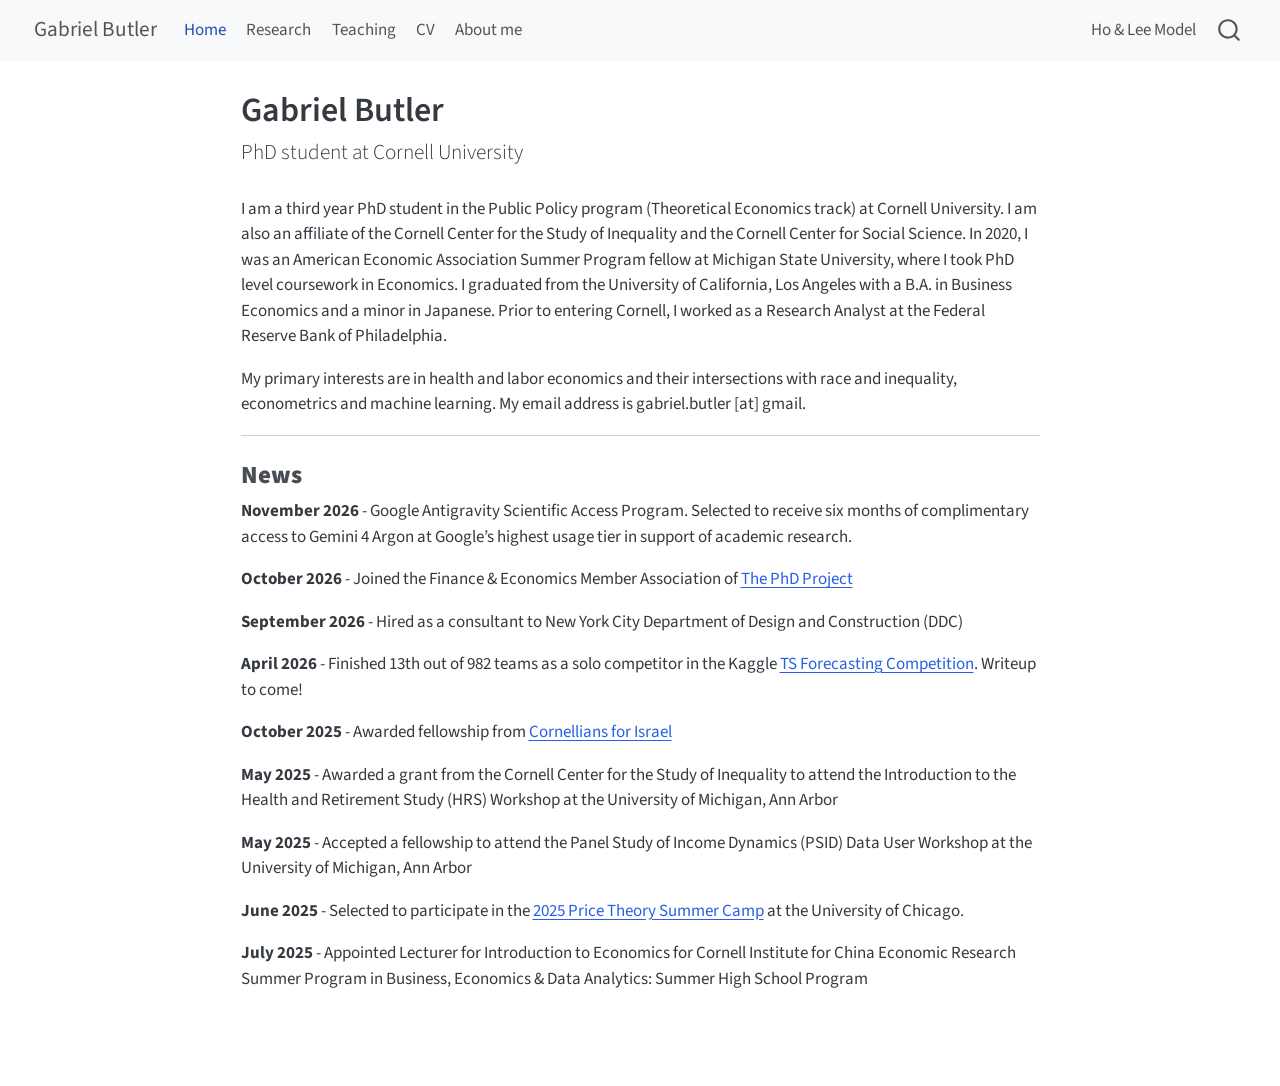
==== commit ee459493: "Built site for gh-pages" ====
--- a/index.html
+++ b/index.html
@@ -153,13 +153,15 @@
 </header>
 
 
-<p>I am a third year PhD student in the Public Policy program (Economics track) at Cornell University. I am also an affiliate of the Cornell Center for the Study of Inequality and the Cornell Center for Social Science. In 2020, I was an American Economic Association Summer Program fellow at Michigan State University, where I took PhD level coursework in Economics. I graduated from the University of California, Los Angeles with a B.A. in Business Economics and a minor in Japanese. Prior to entering Cornell, I worked as a Research Analyst at the Federal Reserve Bank of Philadelphia.</p>
+<p>I am a third year PhD student in the Public Policy program (Theoretical Economics track) at Cornell University. I am also an affiliate of the Cornell Center for the Study of Inequality and the Cornell Center for Social Science. In 2020, I was an American Economic Association Summer Program fellow at Michigan State University, where I took PhD level coursework in Economics. I graduated from the University of California, Los Angeles with a B.A. in Business Economics and a minor in Japanese. Prior to entering Cornell, I worked as a Research Analyst at the Federal Reserve Bank of Philadelphia.</p>
 <p>My primary interests are in health and labor economics and their intersections with race and inequality, econometrics and machine learning. My email address is gabriel.butler [at] gmail.</p>
 <hr>
 <section id="news" class="level3">
 <h3 class="anchored" data-anchor-id="news"><strong>News</strong></h3>
+<p><strong>November 2026</strong> - Google Antigravity Scientific Access Program. Selected to receive six months of complimentary access to Gemini 4 Argon at Google’s highest usage tier in support of academic research.</p>
 <p><strong>October 2026</strong> - Joined the Finance &amp; Economics Member Association of <a href="https://phdproject.org/">The PhD Project</a></p>
 <p><strong>September 2026</strong> - Hired as a consultant to New York City Department of Design and Construction (DDC)</p>
+<p><strong>April 2026</strong> - Finished 13th out of 982 teams as a solo competitor in the Kaggle <a href="https://www.kaggle.com/competitions/ts-forecasting">TS Forecasting Competition</a>. Writeup to come!</p>
 <p><strong>October 2025</strong> - Awarded fellowship from <a href="https://www.instagram.com/cornellforisrael">Cornellians for Israel</a></p>
 <p><strong>May 2025</strong> - Awarded a grant from the Cornell Center for the Study of Inequality to attend the Introduction to the Health and Retirement Study (HRS) Workshop at the University of Michigan, Ann Arbor</p>
 <p><strong>May 2025</strong> - Accepted a fellowship to attend the Panel Study of Income Dynamics (PSID) Data User Workshop at the University of Michigan, Ann Arbor</p>
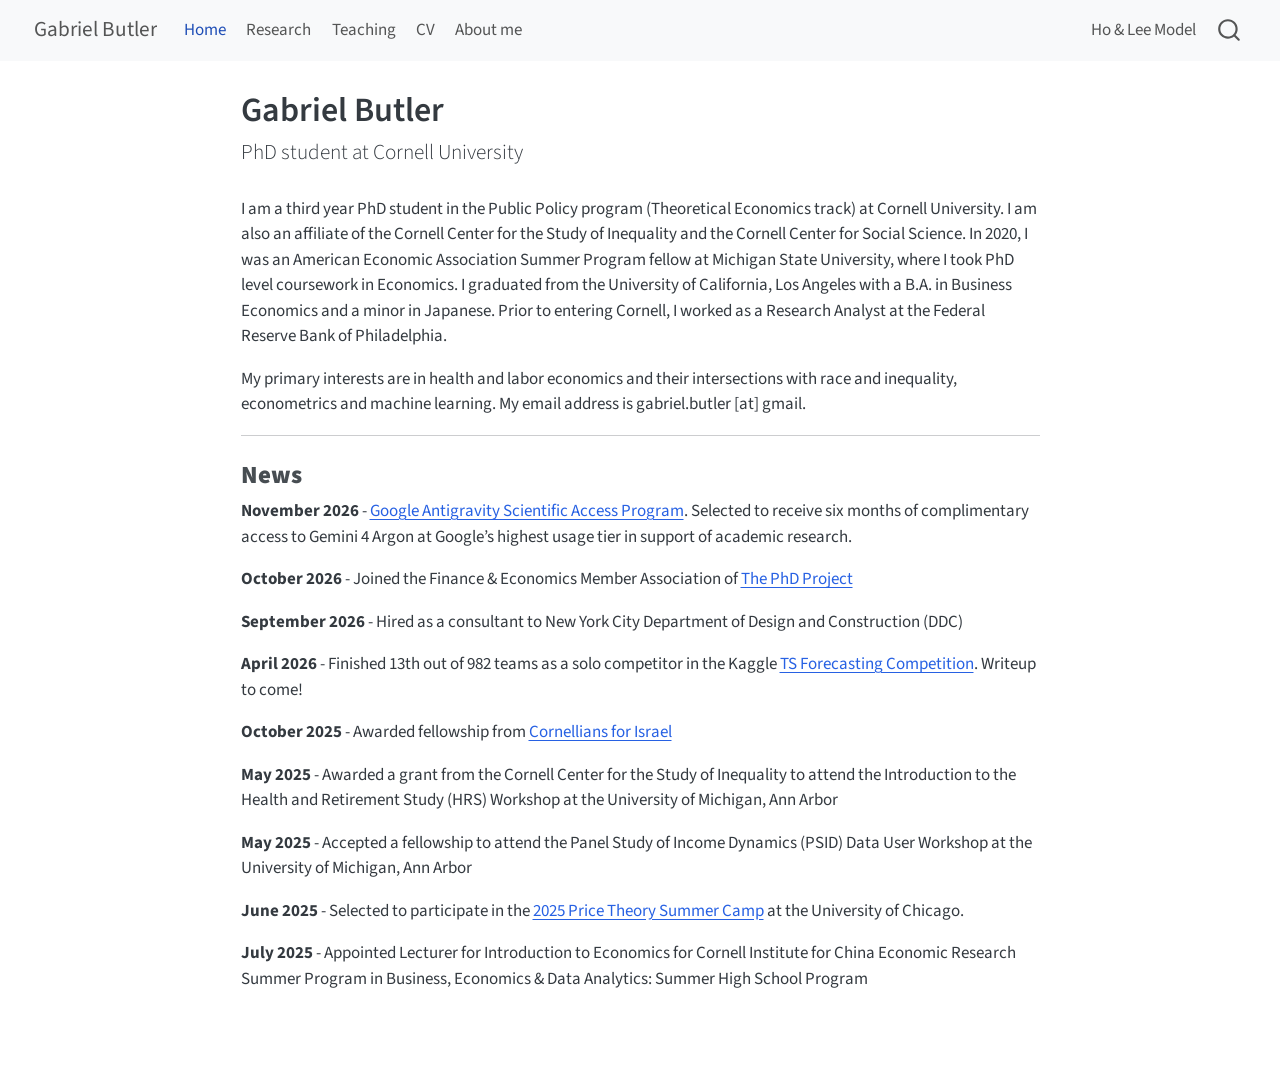
==== commit 22f89687: "Built site for gh-pages" ====
--- a/index.html
+++ b/index.html
@@ -158,7 +158,7 @@
 <hr>
 <section id="news" class="level3">
 <h3 class="anchored" data-anchor-id="news"><strong>News</strong></h3>
-<p><strong>November 2026</strong> - Google Antigravity Scientific Access Program. Selected to receive six months of complimentary access to Gemini 4 Argon at Google’s highest usage tier in support of academic research.</p>
+<p><strong>November 2026</strong> - <a href="https://antigravity.google/use-cases/science/">Google Antigravity Scientific Access Program</a>. Selected to receive six months of complimentary access to Gemini 4 Argon at Google’s highest usage tier in support of academic research.</p>
 <p><strong>October 2026</strong> - Joined the Finance &amp; Economics Member Association of <a href="https://phdproject.org/">The PhD Project</a></p>
 <p><strong>September 2026</strong> - Hired as a consultant to New York City Department of Design and Construction (DDC)</p>
 <p><strong>April 2026</strong> - Finished 13th out of 982 teams as a solo competitor in the Kaggle <a href="https://www.kaggle.com/competitions/ts-forecasting">TS Forecasting Competition</a>. Writeup to come!</p>
